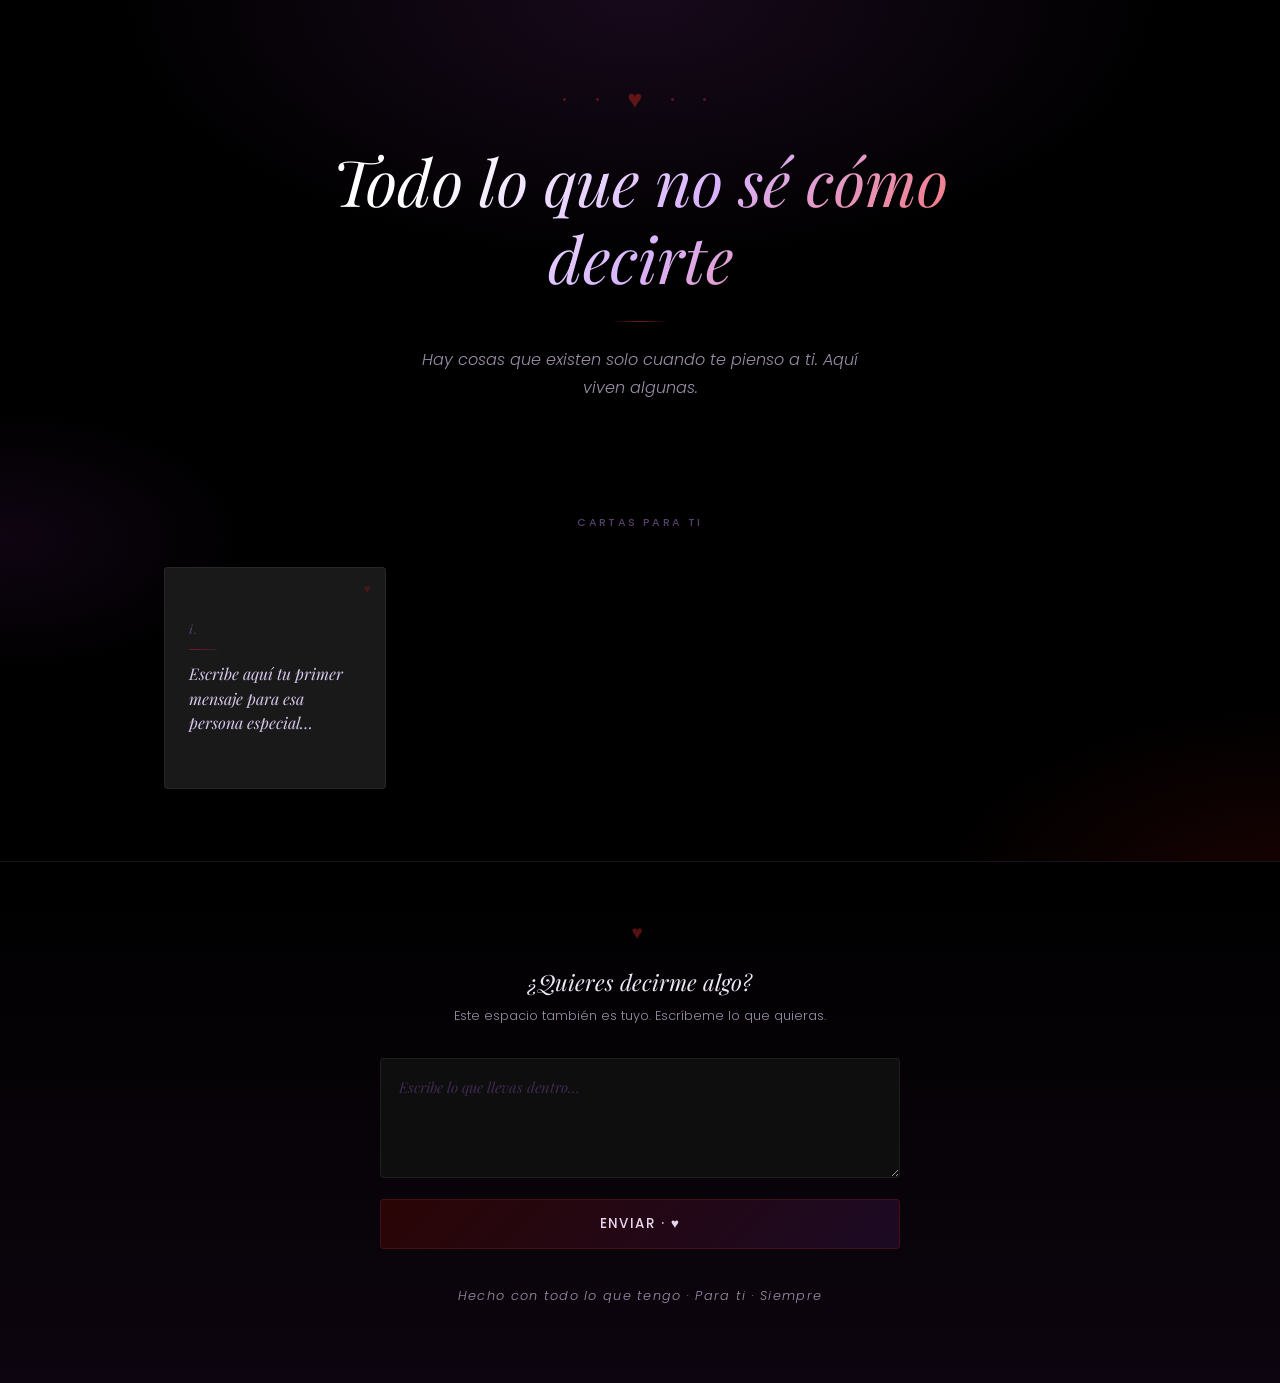
==== index.html @ 27a4cf46 "first commit" ====
<!DOCTYPE html>
<html lang="es">
<head>
<meta charset="UTF-8">
<meta name="viewport" content="width=device-width, initial-scale=1.0">
<title>Para ti</title>
<link href="https://fonts.googleapis.com/css2?family=Poppins:wght@300;400;500;600;700&family=Playfair+Display:ital,wght@0,700;1,400&display=swap" rel="stylesheet">
<style>
  *, *::before, *::after { box-sizing: border-box; margin: 0; padding: 0; }

  :root {
    --bg:       #000000;
    --surface:  #191919;
    --red-deep: #4B0808;
    --red-mid:  #761919;
    --pur-deep: #19081E;
    --pur-mid:  #3A1844;
    --text:     #EDE6F5;
    --muted:    #9C8FAA;
    --serif:    'Playfair Display', Georgia, serif;
    --sans:     'Poppins', sans-serif;
  }

  html, body {
    min-height: 100%;
    background: var(--bg);
    color: var(--text);
    font-family: var(--sans);
    display: flex;
    flex-direction: column;
  }

  /* ── PARTÍCULAS DE FONDO ── */
  body::before {
    content: '';
    position: fixed;
    inset: 0;
    background:
      radial-gradient(ellipse 70% 50% at 50% 0%,   rgba(58,24,68,.4) 0%, transparent 60%),
      radial-gradient(ellipse 50% 40% at 100% 100%, rgba(75,8,8,.35) 0%, transparent 55%),
      radial-gradient(ellipse 40% 30% at 0% 60%,   rgba(25,8,30,.6) 0%, transparent 50%);
    pointer-events: none;
    z-index: 0;
  }

  header, main, footer { position: relative; z-index: 1; }

  /* ── HEADER ── */
  header {
    text-align: center;
    padding: 80px 24px 64px;
  }

  .header-ornament {
    font-size: 1.6rem;
    letter-spacing: .4em;
    color: var(--red-mid);
    margin-bottom: 24px;
    display: block;
    opacity: .8;
  }

  header h1 {
    font-family: var(--serif);
    font-style: italic;
    font-weight: 400;
    font-size: clamp(2rem, 6vw, 4rem);
    line-height: 1.2;
    background: linear-gradient(135deg, #fff 20%, #d8b4fe 55%, #f87171 90%);
    -webkit-background-clip: text;
    -webkit-text-fill-color: transparent;
    background-clip: text;
    max-width: 700px;
    margin: 0 auto 24px;
  }

  .header-divider {
    width: 60px;
    height: 1px;
    background: linear-gradient(90deg, transparent, var(--red-mid), transparent);
    margin: 0 auto 24px;
  }

  header p {
    font-size: clamp(.85rem, 2vw, 1rem);
    color: var(--muted);
    max-width: 480px;
    margin: 0 auto;
    line-height: 1.8;
    font-weight: 300;
    font-style: italic;
  }

  /* ── MAIN ── */
  main {
    flex: 1;
    padding: 48px 24px 72px;
    max-width: 1000px;
    width: 100%;
    margin: 0 auto;
  }

  .section-label {
    text-align: center;
    font-size: .68rem;
    font-weight: 500;
    letter-spacing: .22em;
    text-transform: uppercase;
    color: #55406A;
    margin-bottom: 36px;
  }

  /* Grid escalable */
  .grid {
    display: grid;
    grid-template-columns: repeat(auto-fill, minmax(190px, 1fr));
    gap: 22px;
  }

  /* ── CARTA / CARD ── */
  .card {
    aspect-ratio: 1 / 1;
    background: var(--surface);
    border: 1px solid rgba(255,255,255,.06);
    border-radius: 4px; /* esquinas casi rectas, como un sobre */
    display: flex;
    flex-direction: column;
    align-items: center;
    justify-content: center;
    gap: 12px;
    text-decoration: none;
    color: var(--text);
    position: relative;
    overflow: hidden;
    cursor: pointer;
    transition: transform .35s ease, border-color .35s ease, box-shadow .35s ease;
    padding: 24px;
  }

  /* Sello de cera simulado */
  .card::before {
    content: '♥';
    position: absolute;
    top: 12px; right: 14px;
    font-size: .75rem;
    color: var(--red-mid);
    opacity: .5;
    transition: opacity .3s ease, transform .3s ease;
  }

  /* Brillo inferior al hover */
  .card::after {
    content: '';
    position: absolute;
    bottom: -40%;
    left: 50%;
    transform: translateX(-50%);
    width: 120%;
    height: 80%;
    background: radial-gradient(ellipse, rgba(118,25,25,.35) 0%, transparent 70%);
    opacity: 0;
    transition: opacity .4s ease;
    pointer-events: none;
  }

  .card:hover {
    transform: translateY(-8px) rotate(-1deg);
    border-color: rgba(118,25,25,.6);
    box-shadow:
      0 20px 48px rgba(75,8,8,.5),
      0  0   0 1px rgba(118,25,25,.25),
      inset 0 1px 0 rgba(255,255,255,.05);
  }

  .card:hover::before { opacity: 1; transform: scale(1.2); }
  .card:hover::after  { opacity: 1; }

  .card-number {
    font-family: var(--serif);
    font-style: italic;
    font-size: .78rem;
    color: #55406A;
    letter-spacing: .1em;
    align-self: flex-start;
    position: relative;
    z-index: 1;
  }

  .card-line {
    width: 28px;
    height: 1px;
    background: linear-gradient(90deg, var(--red-mid), var(--pur-mid));
    align-self: flex-start;
    position: relative;
    z-index: 1;
  }

  .card-text {
    font-family: var(--serif);
    font-style: italic;
    font-size: clamp(.88rem, 2vw, 1rem);
    line-height: 1.55;
    text-align: left;
    color: #D9C8EE;
    position: relative;
    z-index: 1;
    /* Texto placeholder — reemplázalo con tu mensaje */
  }

  /* ── FOOTER ── */
  footer {
    background: linear-gradient(180deg, var(--bg) 0%, #0D050F 100%);
    border-top: 1px solid rgba(255,255,255,.05);
    padding: 56px 24px 44px;
  }

  .footer-inner {
    max-width: 520px;
    margin: 0 auto;
    text-align: center;
  }

  .footer-ornament {
    font-size: 1.2rem;
    color: var(--red-mid);
    letter-spacing: .3em;
    margin-bottom: 20px;
    display: block;
    opacity: .7;
  }

  .footer-inner h2 {
    font-family: var(--serif);
    font-style: italic;
    font-weight: 400;
    font-size: 1.4rem;
    margin-bottom: 8px;
  }

  .footer-inner p {
    font-size: .8rem;
    color: var(--muted);
    margin-bottom: 32px;
    font-weight: 300;
    line-height: 1.7;
  }

  textarea {
    width: 100%;
    min-height: 120px;
    resize: vertical;
    background: #0E0E0E;
    border: 1px solid rgba(255,255,255,.07);
    border-radius: 4px;
    padding: 16px 18px;
    color: var(--text);
    font-family: var(--serif);
    font-style: italic;
    font-size: .92rem;
    outline: none;
    line-height: 1.7;
    margin-bottom: 14px;
    transition: border-color .25s, box-shadow .25s;
  }

  textarea::placeholder { color: #3D2A50; font-style: italic; }

  textarea:focus {
    border-color: rgba(118,25,25,.6);
    box-shadow: 0 0 0 3px rgba(75,8,8,.3);
  }

  .btn-send {
    width: 100%;
    padding: 14px 28px;
    border: 1px solid rgba(118,25,25,.4);
    border-radius: 4px;
    background: linear-gradient(135deg, #2A0505 0%, #1C0A24 100%);
    color: #E8D5F0;
    font-family: var(--sans);
    font-size: .84rem;
    font-weight: 500;
    letter-spacing: .1em;
    text-transform: uppercase;
    cursor: pointer;
    position: relative;
    overflow: hidden;
    transition: border-color .3s, box-shadow .3s, transform .2s;
  }

  .btn-send::before {
    content: '';
    position: absolute;
    inset: 0;
    background: linear-gradient(135deg, var(--red-deep) 0%, var(--pur-mid) 100%);
    opacity: 0;
    transition: opacity .3s ease;
  }

  .btn-send span { position: relative; z-index: 1; }

  .btn-send:hover {
    transform: translateY(-2px);
    border-color: var(--red-mid);
    box-shadow: 0 8px 28px rgba(75,8,8,.5);
  }

  .btn-send:hover::before { opacity: 1; }
  .btn-send:active { transform: translateY(0); }

  .footer-copy {
    margin-top: 36px;
    font-size: .66rem;
    color: #2A1A35;
    letter-spacing: .1em;
    font-style: italic;
  }

  @media (max-width: 480px) {
    .grid { grid-template-columns: repeat(auto-fill, minmax(145px, 1fr)); gap: 16px; }
  }
</style>
</head>
<body>

<!-- HEADER -->
<header>
  <span class="header-ornament">· · ♥ · ·</span>
  <h1>Todo lo que no sé cómo decirte</h1>
  <div class="header-divider"></div>
  <p>Hay cosas que existen solo cuando te pienso a ti. Aquí viven algunas.</p>
</header>

<!-- MAIN -->
<main>
  <p class="section-label">Cartas para ti</p>
  <div class="grid">

    <!--
      CARTA 1 — Edita el texto entre las comillas de .card-text
      Para agregar más cartas, duplica este bloque completo <a class="card">…</a>
    -->
    <a href="#" class="card">
      <span class="card-number">i.</span>
      <div class="card-line"></div>
      <p class="card-text">Escribe aquí tu primer mensaje para esa persona especial…</p>
    </a>

    <!-- Ejemplo de cómo se verá la segunda carta cuando la agregues:
    <a href="#" class="card">
      <span class="card-number">ii.</span>
      <div class="card-line"></div>
      <p class="card-text">Tu segundo mensaje aquí…</p>
    </a>
    -->

  </div>
</main>

<!-- FOOTER -->
<footer>
  <div class="footer-inner">
    <span class="footer-ornament">♥</span>
    <h2>¿Quieres decirme algo?</h2>
    <p>Este espacio también es tuyo. Escríbeme lo que quieras.</p>

    <textarea placeholder="Escribe lo que llevas dentro…" aria-label="Mensaje"></textarea>
    <button class="btn-send" type="button">
      <span>Enviar · ♥</span>
    </button>

    <p class="footer-copy">Hecho con todo lo que tengo · Para ti · Siempre</p>
  </div>
</footer>

</body>
</html>
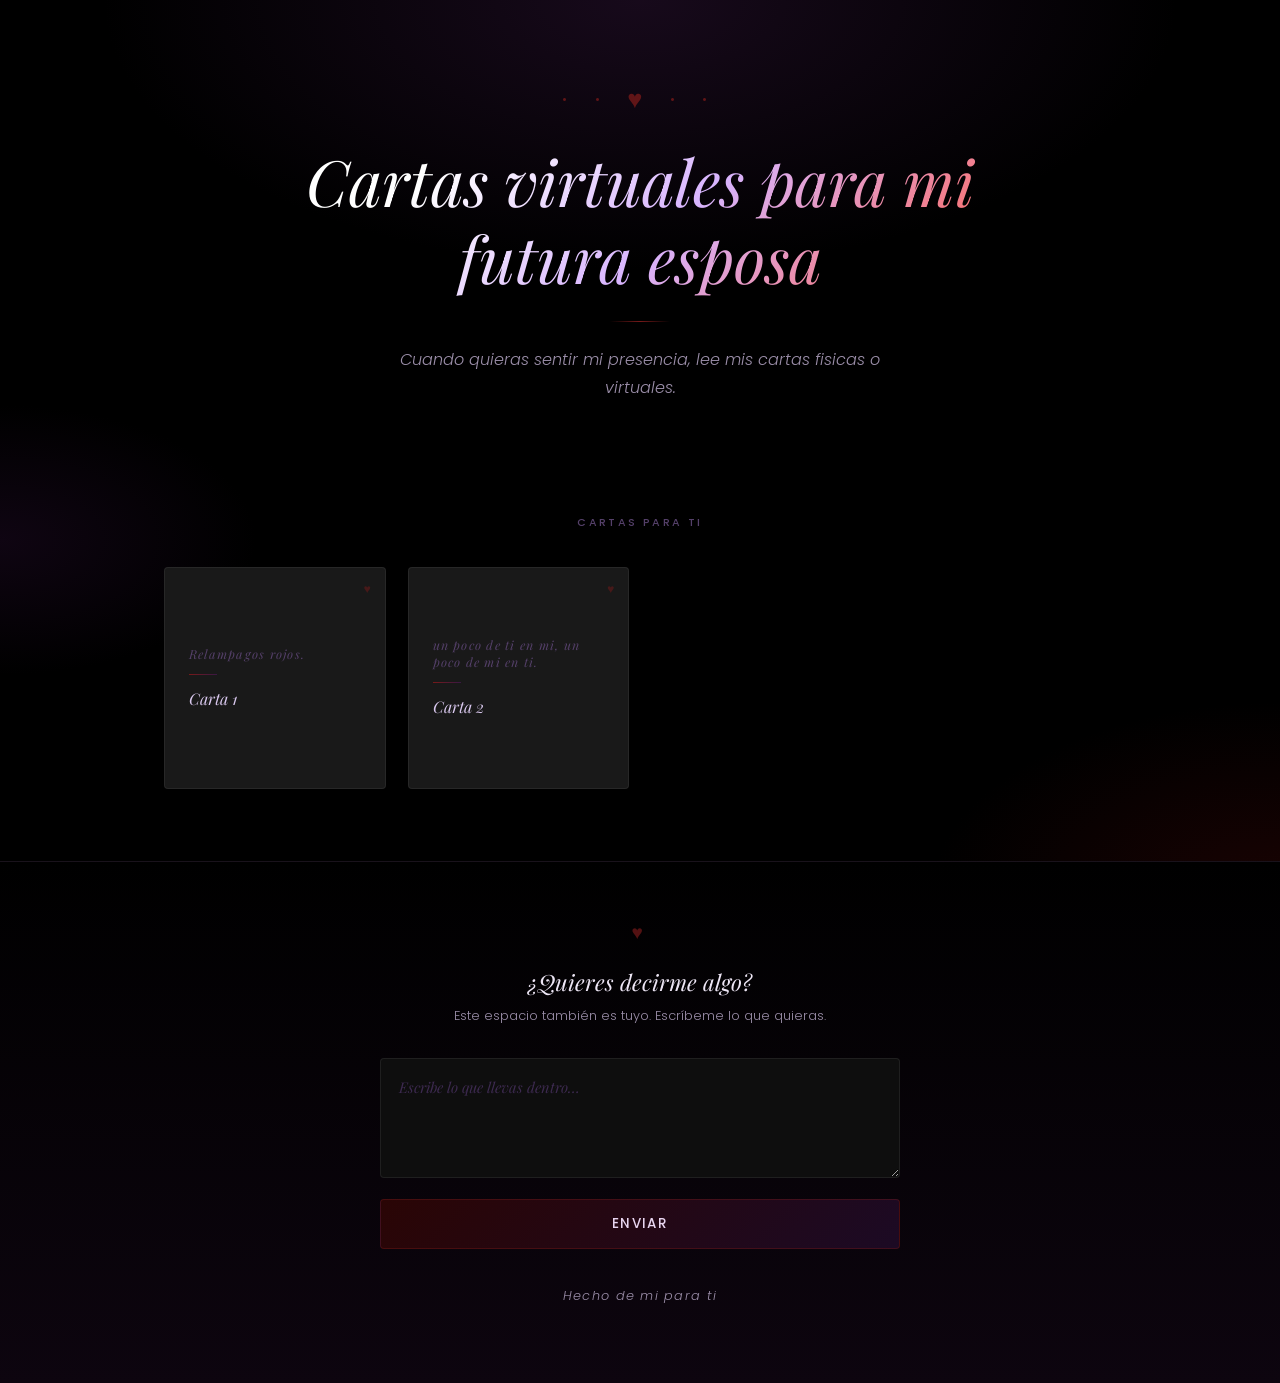
==== commit bba02444: "new style" ====
--- a/index.html
+++ b/index.html
@@ -1,377 +1,122 @@
 <!DOCTYPE html>
 <html lang="es">
 <head>
-<meta charset="UTF-8">
-<meta name="viewport" content="width=device-width, initial-scale=1.0">
-<title>Para ti</title>
-<link href="https://fonts.googleapis.com/css2?family=Poppins:wght@300;400;500;600;700&family=Playfair+Display:ital,wght@0,700;1,400&display=swap" rel="stylesheet">
-<style>
-  *, *::before, *::after { box-sizing: border-box; margin: 0; padding: 0; }
-
-  :root {
-    --bg:       #000000;
-    --surface:  #191919;
-    --red-deep: #4B0808;
-    --red-mid:  #761919;
-    --pur-deep: #19081E;
-    --pur-mid:  #3A1844;
-    --text:     #EDE6F5;
-    --muted:    #9C8FAA;
-    --serif:    'Playfair Display', Georgia, serif;
-    --sans:     'Poppins', sans-serif;
-  }
-
-  html, body {
-    min-height: 100%;
-    background: var(--bg);
-    color: var(--text);
-    font-family: var(--sans);
-    display: flex;
-    flex-direction: column;
-  }
-
-  /* ── PARTÍCULAS DE FONDO ── */
-  body::before {
-    content: '';
-    position: fixed;
-    inset: 0;
-    background:
-      radial-gradient(ellipse 70% 50% at 50% 0%,   rgba(58,24,68,.4) 0%, transparent 60%),
-      radial-gradient(ellipse 50% 40% at 100% 100%, rgba(75,8,8,.35) 0%, transparent 55%),
-      radial-gradient(ellipse 40% 30% at 0% 60%,   rgba(25,8,30,.6) 0%, transparent 50%);
-    pointer-events: none;
-    z-index: 0;
-  }
-
-  header, main, footer { position: relative; z-index: 1; }
-
-  /* ── HEADER ── */
-  header {
-    text-align: center;
-    padding: 80px 24px 64px;
-  }
-
-  .header-ornament {
-    font-size: 1.6rem;
-    letter-spacing: .4em;
-    color: var(--red-mid);
-    margin-bottom: 24px;
-    display: block;
-    opacity: .8;
-  }
-
-  header h1 {
-    font-family: var(--serif);
-    font-style: italic;
-    font-weight: 400;
-    font-size: clamp(2rem, 6vw, 4rem);
-    line-height: 1.2;
-    background: linear-gradient(135deg, #fff 20%, #d8b4fe 55%, #f87171 90%);
-    -webkit-background-clip: text;
-    -webkit-text-fill-color: transparent;
-    background-clip: text;
-    max-width: 700px;
-    margin: 0 auto 24px;
-  }
-
-  .header-divider {
-    width: 60px;
-    height: 1px;
-    background: linear-gradient(90deg, transparent, var(--red-mid), transparent);
-    margin: 0 auto 24px;
-  }
-
-  header p {
-    font-size: clamp(.85rem, 2vw, 1rem);
-    color: var(--muted);
-    max-width: 480px;
-    margin: 0 auto;
-    line-height: 1.8;
-    font-weight: 300;
-    font-style: italic;
-  }
-
-  /* ── MAIN ── */
-  main {
-    flex: 1;
-    padding: 48px 24px 72px;
-    max-width: 1000px;
-    width: 100%;
-    margin: 0 auto;
-  }
-
-  .section-label {
-    text-align: center;
-    font-size: .68rem;
-    font-weight: 500;
-    letter-spacing: .22em;
-    text-transform: uppercase;
-    color: #55406A;
-    margin-bottom: 36px;
-  }
-
-  /* Grid escalable */
-  .grid {
-    display: grid;
-    grid-template-columns: repeat(auto-fill, minmax(190px, 1fr));
-    gap: 22px;
-  }
-
-  /* ── CARTA / CARD ── */
-  .card {
-    aspect-ratio: 1 / 1;
-    background: var(--surface);
-    border: 1px solid rgba(255,255,255,.06);
-    border-radius: 4px; /* esquinas casi rectas, como un sobre */
-    display: flex;
-    flex-direction: column;
-    align-items: center;
-    justify-content: center;
-    gap: 12px;
-    text-decoration: none;
-    color: var(--text);
-    position: relative;
-    overflow: hidden;
-    cursor: pointer;
-    transition: transform .35s ease, border-color .35s ease, box-shadow .35s ease;
-    padding: 24px;
-  }
-
-  /* Sello de cera simulado */
-  .card::before {
-    content: '♥';
-    position: absolute;
-    top: 12px; right: 14px;
-    font-size: .75rem;
-    color: var(--red-mid);
-    opacity: .5;
-    transition: opacity .3s ease, transform .3s ease;
-  }
-
-  /* Brillo inferior al hover */
-  .card::after {
-    content: '';
-    position: absolute;
-    bottom: -40%;
-    left: 50%;
-    transform: translateX(-50%);
-    width: 120%;
-    height: 80%;
-    background: radial-gradient(ellipse, rgba(118,25,25,.35) 0%, transparent 70%);
-    opacity: 0;
-    transition: opacity .4s ease;
-    pointer-events: none;
-  }
-
-  .card:hover {
-    transform: translateY(-8px) rotate(-1deg);
-    border-color: rgba(118,25,25,.6);
-    box-shadow:
-      0 20px 48px rgba(75,8,8,.5),
-      0  0   0 1px rgba(118,25,25,.25),
-      inset 0 1px 0 rgba(255,255,255,.05);
-  }
-
-  .card:hover::before { opacity: 1; transform: scale(1.2); }
-  .card:hover::after  { opacity: 1; }
-
-  .card-number {
-    font-family: var(--serif);
-    font-style: italic;
-    font-size: .78rem;
-    color: #55406A;
-    letter-spacing: .1em;
-    align-self: flex-start;
-    position: relative;
-    z-index: 1;
-  }
-
-  .card-line {
-    width: 28px;
-    height: 1px;
-    background: linear-gradient(90deg, var(--red-mid), var(--pur-mid));
-    align-self: flex-start;
-    position: relative;
-    z-index: 1;
-  }
-
-  .card-text {
-    font-family: var(--serif);
-    font-style: italic;
-    font-size: clamp(.88rem, 2vw, 1rem);
-    line-height: 1.55;
-    text-align: left;
-    color: #D9C8EE;
-    position: relative;
-    z-index: 1;
-    /* Texto placeholder — reemplázalo con tu mensaje */
-  }
-
-  /* ── FOOTER ── */
-  footer {
-    background: linear-gradient(180deg, var(--bg) 0%, #0D050F 100%);
-    border-top: 1px solid rgba(255,255,255,.05);
-    padding: 56px 24px 44px;
-  }
-
-  .footer-inner {
-    max-width: 520px;
-    margin: 0 auto;
-    text-align: center;
-  }
-
-  .footer-ornament {
-    font-size: 1.2rem;
-    color: var(--red-mid);
-    letter-spacing: .3em;
-    margin-bottom: 20px;
-    display: block;
-    opacity: .7;
-  }
-
-  .footer-inner h2 {
-    font-family: var(--serif);
-    font-style: italic;
-    font-weight: 400;
-    font-size: 1.4rem;
-    margin-bottom: 8px;
-  }
-
-  .footer-inner p {
-    font-size: .8rem;
-    color: var(--muted);
-    margin-bottom: 32px;
-    font-weight: 300;
-    line-height: 1.7;
-  }
-
-  textarea {
-    width: 100%;
-    min-height: 120px;
-    resize: vertical;
-    background: #0E0E0E;
-    border: 1px solid rgba(255,255,255,.07);
-    border-radius: 4px;
-    padding: 16px 18px;
-    color: var(--text);
-    font-family: var(--serif);
-    font-style: italic;
-    font-size: .92rem;
-    outline: none;
-    line-height: 1.7;
-    margin-bottom: 14px;
-    transition: border-color .25s, box-shadow .25s;
-  }
-
-  textarea::placeholder { color: #3D2A50; font-style: italic; }
-
-  textarea:focus {
-    border-color: rgba(118,25,25,.6);
-    box-shadow: 0 0 0 3px rgba(75,8,8,.3);
-  }
-
-  .btn-send {
-    width: 100%;
-    padding: 14px 28px;
-    border: 1px solid rgba(118,25,25,.4);
-    border-radius: 4px;
-    background: linear-gradient(135deg, #2A0505 0%, #1C0A24 100%);
-    color: #E8D5F0;
-    font-family: var(--sans);
-    font-size: .84rem;
-    font-weight: 500;
-    letter-spacing: .1em;
-    text-transform: uppercase;
-    cursor: pointer;
-    position: relative;
-    overflow: hidden;
-    transition: border-color .3s, box-shadow .3s, transform .2s;
-  }
-
-  .btn-send::before {
-    content: '';
-    position: absolute;
-    inset: 0;
-    background: linear-gradient(135deg, var(--red-deep) 0%, var(--pur-mid) 100%);
-    opacity: 0;
-    transition: opacity .3s ease;
-  }
-
-  .btn-send span { position: relative; z-index: 1; }
-
-  .btn-send:hover {
-    transform: translateY(-2px);
-    border-color: var(--red-mid);
-    box-shadow: 0 8px 28px rgba(75,8,8,.5);
-  }
-
-  .btn-send:hover::before { opacity: 1; }
-  .btn-send:active { transform: translateY(0); }
-
-  .footer-copy {
-    margin-top: 36px;
-    font-size: .66rem;
-    color: #2A1A35;
-    letter-spacing: .1em;
-    font-style: italic;
-  }
-
-  @media (max-width: 480px) {
-    .grid { grid-template-columns: repeat(auto-fill, minmax(145px, 1fr)); gap: 16px; }
-  }
-</style>
+  <meta charset="UTF-8">
+  <meta name="viewport" content="width=device-width, initial-scale=1.0">
+  <title>Para ti</title>
+  <link href="https://fonts.googleapis.com/css2?family=Poppins:wght@300;400;500;600;700&family=Playfair+Display:ital,wght@0,700;1,400&display=swap" rel="stylesheet">
+  <link rel="stylesheet" href="styles.css">
 </head>
 <body>
 
-<!-- HEADER -->
-<header>
-  <span class="header-ornament">· · ♥ · ·</span>
-  <h1>Todo lo que no sé cómo decirte</h1>
-  <div class="header-divider"></div>
-  <p>Hay cosas que existen solo cuando te pienso a ti. Aquí viven algunas.</p>
-</header>
+  <!-- HEADER -->
+  <header>
+    <span class="header-ornament">· · ♥ · ·</span>
+    <h1>Cartas virtuales para mi futura esposa</h1>
+    <div class="header-divider"></div>
+    <p>Cuando quieras sentir mi presencia, lee mis cartas fisicas o virtuales.</p>
+  </header>
 
-<!-- MAIN -->
-<main>
-  <p class="section-label">Cartas para ti</p>
-  <div class="grid">
+  <!-- MAIN -->
+  <main>
+    <p class="section-label">Cartas para ti</p>
+    <div class="grid">
 
-    <!--
-      CARTA 1 — Edita el texto entre las comillas de .card-text
-      Para agregar más cartas, duplica este bloque completo <a class="card">…</a>
-    -->
-    <a href="#" class="card">
-      <span class="card-number">i.</span>
-      <div class="card-line"></div>
-      <p class="card-text">Escribe aquí tu primer mensaje para esa persona especial…</p>
-    </a>
+      <!--
+        CARTA — Edita el texto dentro de .card-text
+        Para agregar más cartas, duplica este bloque <a class="card">…</a>
+      -->
+      <!-- Cambia el href="#" por tu archivo -->
+        <a href="tarjeta1.html" class="card">
+        <span class="card-number">Relampagos rojos.</span>
+        <div class="card-line"></div>
+        <p class="card-text">Carta 1</p>
+        </a>
 
-    <!-- Ejemplo de cómo se verá la segunda carta cuando la agregues:
-    <a href="#" class="card">
-      <span class="card-number">ii.</span>
-      <div class="card-line"></div>
-      <p class="card-text">Tu segundo mensaje aquí…</p>
-    </a>
-    -->
+        <a href="tarjeta2.html" class="card">
+        <span class="card-number">un poco de ti en mi, un poco de mi en ti.</span>
+        <div class="card-line"></div>
+        <p class="card-text">Carta 2</p>
+        </a>
+    </div>
+  </main>
 
-  </div>
-</main>
+  <!-- FOOTER -->
+  <footer>
+    <div class="footer-inner">
+      <span class="footer-ornament">♥</span>
+      <h2>¿Quieres decirme algo?</h2>
+      <p>Este espacio también es tuyo. Escríbeme lo que quieras.</p>
 
-<!-- FOOTER -->
-<footer>
-  <div class="footer-inner">
-    <span class="footer-ornament">♥</span>
-    <h2>¿Quieres decirme algo?</h2>
-    <p>Este espacio también es tuyo. Escríbeme lo que quieras.</p>
+      <textarea placeholder="Escribe lo que llevas dentro…" aria-label="Mensaje"></textarea>
+      <button class="btn-send" type="button">
+        <span>Enviar</span>
+      </button>
 
-    <textarea placeholder="Escribe lo que llevas dentro…" aria-label="Mensaje"></textarea>
-    <button class="btn-send" type="button">
-      <span>Enviar · ♥</span>
-    </button>
+      <p class="footer-copy">Hecho de mi para ti</p>
+    </div>
+  </footer>
 
-    <p class="footer-copy">Hecho con todo lo que tengo · Para ti · Siempre</p>
-  </div>
-</footer>
+<script>
+  // Seleccionamos el botón, el textarea y el texto del botón
+  const botonEnviar = document.querySelector('.btn-send');
+  const campoTexto = document.querySelector('textarea');
+  const textoBoton = botonEnviar.querySelector('span');
+
+  botonEnviar.addEventListener('click', function() {
+    const mensaje = campoTexto.value.trim();
+
+    // Validamos que el usuario de verdad haya escrito algo
+    if (mensaje === "") {
+      alert("¡Escribe algo primero antes de enviar! ♥");
+      return;
+    }
+
+    // Cambiamos el texto del botón para mostrar que se está enviando
+    textoBoton.textContent = "Enviando...";
+    botonEnviar.style.opacity = "0.7";
+    botonEnviar.disabled = true;
+
+    // REEMPLAZA ESTE ENLACE CON TU URL DE SHEETDB
+    const urlAPI = 'https://sheetdb.io/api/v1/qd2kd2ih26wla';
+
+    // Estructuramos los datos exactamente como las columnas de tu Excel
+    const datos = {
+      data: [
+        {
+          "Fecha": new Date().toLocaleString('es-MX'), // Guarda día y hora de México
+          "Mensaje": mensaje
+        }
+      ]
+    };
+
+    // Enviamos los datos a la hoja de cálculo
+    fetch(urlAPI, {
+      method: 'POST',
+      headers: {
+        'Content-Type': 'application/json'
+      },
+      body: JSON.stringify(datos)
+    })
+    .then(response => response.json())
+    .then(data => {
+      // Si todo sale bien, limpiamos el formulario y avisamos
+      textoBoton.textContent = "Enviar · ♥";
+      botonEnviar.style.opacity = "1";
+      botonEnviar.disabled = false;
+      
+      alert("Tu mensaje ha sido guardado con éxito. ♥");
+      campoTexto.value = ""; // Borra lo que escribió para que quede limpio
+    })
+    .catch(error => {
+      console.error('Error:', error);
+      alert("Hubo un pequeño problema al enviar. Inténtalo de nuevo.");
+      textoBoton.textContent = "Enviar · ♥";
+      botonEnviar.style.opacity = "1";
+      botonEnviar.disabled = false;
+    });
+  });
+</script>
 
 </body>
 </html>
--- a/styles.css
+++ b/styles.css
@@ -0,0 +1,311 @@
+/* ── RESET & VARIABLES ── */
+*, *::before, *::after { box-sizing: border-box; margin: 0; padding: 0; }
+
+:root {
+  --bg:       #000000;
+  --surface:  #191919;
+  --red-deep: #4B0808;
+  --red-mid:  #761919;
+  --pur-deep: #19081E;
+  --pur-mid:  #3A1844;
+  --text:     #EDE6F5;
+  --muted:    #9C8FAA;
+  --serif:    'Playfair Display', Georgia, serif;
+  --sans:     'Poppins', sans-serif;
+}
+
+html, body {
+  min-height: 100%;
+  background: var(--bg);
+  color: var(--text);
+  font-family: var(--sans);
+  display: flex;
+  flex-direction: column;
+}
+
+/* ── FONDO AMBIENTAL ── */
+body::before {
+  content: '';
+  position: fixed;
+  inset: 0;
+  background:
+    radial-gradient(ellipse 70% 50% at 50% 0%,   rgba(58,24,68,.4)  0%, transparent 60%),
+    radial-gradient(ellipse 50% 40% at 100% 100%, rgba(75,8,8,.35)   0%, transparent 55%),
+    radial-gradient(ellipse 40% 30% at 0% 60%,   rgba(25,8,30,.6)   0%, transparent 50%);
+  pointer-events: none;
+  z-index: 0;
+}
+
+header, main, footer { position: relative; z-index: 1; }
+
+/* ── HEADER ── */
+header {
+  text-align: center;
+  padding: 80px 24px 64px;
+}
+
+.header-ornament {
+  font-size: 1.6rem;
+  letter-spacing: .4em;
+  color: var(--red-mid);
+  margin-bottom: 24px;
+  display: block;
+  opacity: .8;
+}
+
+header h1 {
+  font-family: var(--serif);
+  font-style: italic;
+  font-weight: 400;
+  font-size: clamp(2rem, 6vw, 4rem);
+  line-height: 1.2;
+  background: linear-gradient(135deg, #fff 20%, #d8b4fe 55%, #f87171 90%);
+  -webkit-background-clip: text;
+  -webkit-text-fill-color: transparent;
+  background-clip: text;
+  max-width: 700px;
+  margin: 0 auto 24px;
+}
+
+.header-divider {
+  width: 60px;
+  height: 1px;
+  background: linear-gradient(90deg, transparent, var(--red-mid), transparent);
+  margin: 0 auto 24px;
+}
+
+header p {
+  font-size: clamp(.85rem, 2vw, 1rem);
+  color: var(--muted);
+  max-width: 480px;
+  margin: 0 auto;
+  line-height: 1.8;
+  font-weight: 300;
+  font-style: italic;
+}
+
+/* ── MAIN ── */
+main {
+  flex: 1;
+  padding: 48px 24px 72px;
+  max-width: 1000px;
+  width: 100%;
+  margin: 0 auto;
+}
+
+.section-label {
+  text-align: center;
+  font-size: .68rem;
+  font-weight: 500;
+  letter-spacing: .22em;
+  text-transform: uppercase;
+  color: #55406A;
+  margin-bottom: 36px;
+}
+
+/* ── GRID ESCALABLE ── */
+.grid {
+  display: grid;
+  grid-template-columns: repeat(auto-fill, minmax(190px, 1fr));
+  gap: 22px;
+}
+
+/* ── CARTA / CARD ── */
+.card {
+  aspect-ratio: 1 / 1;
+  background: var(--surface);
+  border: 1px solid rgba(255,255,255,.06);
+  border-radius: 4px;
+  display: flex;
+  flex-direction: column;
+  align-items: flex-start;
+  justify-content: center;
+  gap: 12px;
+  text-decoration: none;
+  color: var(--text);
+  position: relative;
+  overflow: hidden;
+  cursor: pointer;
+  padding: 24px;
+  transition: transform .35s ease, border-color .35s ease, box-shadow .35s ease;
+}
+
+/* Sello de corazón */
+.card::before {
+  content: '♥';
+  position: absolute;
+  top: 12px; right: 14px;
+  font-size: .75rem;
+  color: var(--red-mid);
+  opacity: .5;
+  transition: opacity .3s ease, transform .3s ease;
+}
+
+/* Brillo inferior al hover */
+.card::after {
+  content: '';
+  position: absolute;
+  bottom: -40%;
+  left: 50%;
+  transform: translateX(-50%);
+  width: 120%;
+  height: 80%;
+  background: radial-gradient(ellipse, rgba(118,25,25,.35) 0%, transparent 70%);
+  opacity: 0;
+  transition: opacity .4s ease;
+  pointer-events: none;
+}
+
+.card:hover {
+  transform: translateY(-8px) rotate(-1deg);
+  border-color: rgba(118,25,25,.6);
+  box-shadow:
+    0 20px 48px rgba(75,8,8,.5),
+    0  0   0 1px rgba(118,25,25,.25),
+    inset 0 1px 0 rgba(255,255,255,.05);
+}
+
+.card:hover::before { opacity: 1; transform: scale(1.2); }
+.card:hover::after  { opacity: 1; }
+
+.card-number {
+  font-family: var(--serif);
+  font-style: italic;
+  font-size: .78rem;
+  color: #55406A;
+  letter-spacing: .1em;
+  position: relative;
+  z-index: 1;
+}
+
+.card-line {
+  width: 28px;
+  height: 1px;
+  background: linear-gradient(90deg, var(--red-mid), var(--pur-mid));
+  position: relative;
+  z-index: 1;
+}
+
+.card-text {
+  font-family: var(--serif);
+  font-style: italic;
+  font-size: clamp(.88rem, 2vw, 1rem);
+  line-height: 1.55;
+  color: #D9C8EE;
+  position: relative;
+  z-index: 1;
+}
+
+/* ── FOOTER ── */
+footer {
+  background: linear-gradient(180deg, var(--bg) 0%, #0D050F 100%);
+  border-top: 1px solid rgba(255,255,255,.05);
+  padding: 56px 24px 44px;
+}
+
+.footer-inner {
+  max-width: 520px;
+  margin: 0 auto;
+  text-align: center;
+}
+
+.footer-ornament {
+  font-size: 1.2rem;
+  color: var(--red-mid);
+  letter-spacing: .3em;
+  margin-bottom: 20px;
+  display: block;
+  opacity: .7;
+}
+
+.footer-inner h2 {
+  font-family: var(--serif);
+  font-style: italic;
+  font-weight: 400;
+  font-size: 1.4rem;
+  margin-bottom: 8px;
+}
+
+.footer-inner p {
+  font-size: .8rem;
+  color: var(--muted);
+  margin-bottom: 32px;
+  font-weight: 300;
+  line-height: 1.7;
+}
+
+textarea {
+  width: 100%;
+  min-height: 120px;
+  resize: vertical;
+  background: #0E0E0E;
+  border: 1px solid rgba(255,255,255,.07);
+  border-radius: 4px;
+  padding: 16px 18px;
+  color: var(--text);
+  font-family: var(--serif);
+  font-style: italic;
+  font-size: .92rem;
+  outline: none;
+  line-height: 1.7;
+  margin-bottom: 14px;
+  transition: border-color .25s, box-shadow .25s;
+}
+
+textarea::placeholder { color: #3D2A50; font-style: italic; }
+
+textarea:focus {
+  border-color: rgba(118,25,25,.6);
+  box-shadow: 0 0 0 3px rgba(75,8,8,.3);
+}
+
+.btn-send {
+  width: 100%;
+  padding: 14px 28px;
+  border: 1px solid rgba(118,25,25,.4);
+  border-radius: 4px;
+  background: linear-gradient(135deg, #2A0505 0%, #1C0A24 100%);
+  color: #E8D5F0;
+  font-family: var(--sans);
+  font-size: .84rem;
+  font-weight: 500;
+  letter-spacing: .1em;
+  text-transform: uppercase;
+  cursor: pointer;
+  position: relative;
+  overflow: hidden;
+  transition: border-color .3s, box-shadow .3s, transform .2s;
+}
+
+.btn-send::before {
+  content: '';
+  position: absolute;
+  inset: 0;
+  background: linear-gradient(135deg, var(--red-deep) 0%, var(--pur-mid) 100%);
+  opacity: 0;
+  transition: opacity .3s ease;
+}
+
+.btn-send span { position: relative; z-index: 1; }
+
+.btn-send:hover {
+  transform: translateY(-2px);
+  border-color: var(--red-mid);
+  box-shadow: 0 8px 28px rgba(75,8,8,.5);
+}
+
+.btn-send:hover::before { opacity: 1; }
+.btn-send:active { transform: translateY(0); }
+
+.footer-copy {
+  margin-top: 36px;
+  font-size: .66rem;
+  color: #2A1A35;
+  letter-spacing: .1em;
+  font-style: italic;
+}
+
+/* ── RESPONSIVE ── */
+@media (max-width: 480px) {
+  .grid { grid-template-columns: repeat(auto-fill, minmax(145px, 1fr)); gap: 16px; }
+}
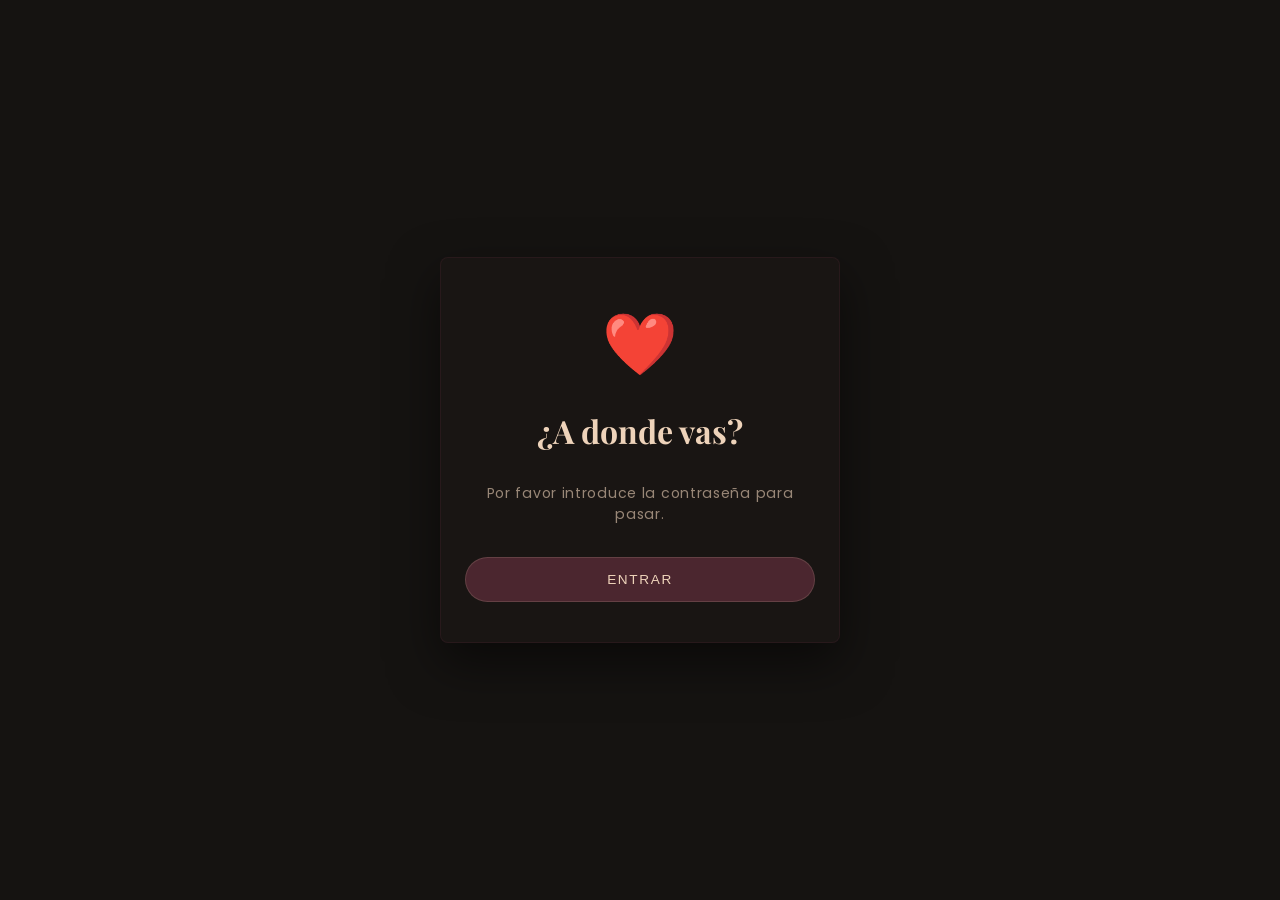
==== commit 66bed544: "seguiridad" ====
--- a/index.html
+++ b/index.html
@@ -3,118 +3,119 @@
 <head>
   <meta charset="UTF-8">
   <meta name="viewport" content="width=device-width, initial-scale=1.0">
-  <title>Para ti</title>
-  <link href="https://fonts.googleapis.com/css2?family=Poppins:wght@300;400;500;600;700&family=Playfair+Display:ital,wght@0,700;1,400&display=swap" rel="stylesheet">
-  <link rel="stylesheet" href="styles.css">
+  <title>Acceso Privado</title>
+  <link href="https://fonts.googleapis.com/css2?family=Poppins:wght@300;400;500;600&family=Playfair+Display:ital,wght=0,700;1,400&display=swap" rel="stylesheet">
+  <style>
+    *, *::before, *::after { box-sizing: border-box; margin: 0; padding: 0; }
+    
+    body {
+      min-height: 100vh;
+      background: #151311; /* Obsidian Ink */
+      display: flex;
+      flex-direction: column;
+      align-items: center;
+      justify-content: center;
+      color: #EED3BA; /* Almond Hearth */
+      font-family: 'Poppins', sans-serif;
+      text-align: center;
+      padding: 20px;
+      overflow: hidden;
+    }
+    .lock-card {
+      max-width: 400px;
+      width: 100%;
+      padding: 40px 24px;
+      background: rgba(75, 38, 47, 0.1); /* Sutil Velvet */
+      border: 1px solid rgba(75, 38, 47, 0.3);
+      border-radius: 8px;
+      box-shadow: 0 20px 50px rgba(0,0,0,0.5);
+    }
+    .lock-icon {
+      font-size: 3.8rem;
+      margin-bottom: 20px;
+      display: inline-block;
+      animation: heartbeat 1.4s ease-in-out infinite;
+    }
+    h2 {
+      font-family: 'Playfair Display', serif;
+      font-size: 2rem;
+      margin-bottom: 10px;
+      color: #EED3BA;
+    }
+    p {
+      font-size: .88rem;
+      opacity: 0.6;
+      margin-bottom: 32px;
+      letter-spacing: 0.05em;
+      line-height: 1.5;
+    }
+    .btn-unlock {
+      background: #4B262F; /* Velvet Curfew */
+      color: #EED3BA;
+      border: 1px solid rgba(238,211,186,0.15);
+      padding: 14px 40px;
+      font-size: .85rem;
+      border-radius: 30px;
+      cursor: pointer;
+      font-weight: 500;
+      letter-spacing: 0.12em;
+      text-transform: uppercase;
+      transition: all 0.25s ease;
+      width: 100%;
+    }
+    .btn-unlock:hover {
+      background: #63323E;
+      transform: scale(1.03);
+      box-shadow: 0 8px 20px rgba(75,38,47,0.4);
+    }
+    @keyframes heartbeat {
+      0%, 100% { transform: scale(1); }
+      14% { transform: scale(1.15); }
+      28% { transform: scale(1); }
+      42% { transform: scale(1.08); }
+      56% { transform: scale(1); }
+    }
+  </style>
 </head>
 <body>
 
-  <!-- HEADER -->
-  <header>
-    <span class="header-ornament">· · ♥ · ·</span>
-    <h1>Cartas virtuales para mi futura esposa</h1>
-    <div class="header-divider"></div>
-    <p>Cuando quieras sentir mi presencia, lee mis cartas fisicas o virtuales.</p>
-  </header>
-
-  <!-- MAIN -->
-  <main>
-    <p class="section-label">Cartas para ti</p>
-    <div class="grid">
-
-      <!--
-        CARTA — Edita el texto dentro de .card-text
-        Para agregar más cartas, duplica este bloque <a class="card">…</a>
-      -->
-      <!-- Cambia el href="#" por tu archivo -->
-        <a href="tarjeta1.html" class="card">
-        <span class="card-number">Relampagos rojos.</span>
-        <div class="card-line"></div>
-        <p class="card-text">Carta 1</p>
-        </a>
-
-        <a href="tarjeta2.html" class="card">
-        <span class="card-number">un poco de ti en mi, un poco de mi en ti.</span>
-        <div class="card-line"></div>
-        <p class="card-text">Carta 2</p>
-        </a>
-    </div>
-  </main>
-
-  <!-- FOOTER -->
-  <footer>
-    <div class="footer-inner">
-      <span class="footer-ornament">♥</span>
-      <h2>¿Quieres decirme algo?</h2>
-      <p>Este espacio también es tuyo. Escríbeme lo que quieras.</p>
-
-      <textarea placeholder="Escribe lo que llevas dentro…" aria-label="Mensaje"></textarea>
-      <button class="btn-send" type="button">
-        <span>Enviar</span>
-      </button>
-
-      <p class="footer-copy">Hecho de mi para ti</p>
-    </div>
-  </footer>
+  <div class="lock-card">
+    <div class="lock-icon">❤️</div>
+    <h2>¿A donde vas?</h2>
+    <p><br>Por favor introduce la contraseña para pasar.</p>
+    <button type="button" class="btn-unlock" id="btnAcceso">Entrar</button>
+  </div>
 
 <script>
-  // Seleccionamos el botón, el textarea y el texto del botón
-  const botonEnviar = document.querySelector('.btn-send');
-  const campoTexto = document.querySelector('textarea');
-  const textoBoton = botonEnviar.querySelector('span');
+  // 🔑 Contraseña encriptada segura (Clave real: boda2026)
+  const HASH_CORRECTO = "66ef782705753c9ea5bdd1fa49f611d43d6384434e6b3ac2f75c9e44cb0316fc";
 
-  botonEnviar.addEventListener('click', function() {
-    const mensaje = campoTexto.value.trim();
+  document.getElementById('btnAcceso').addEventListener('click', async () => {
+    try {
+      const password = prompt("Introduce la contraseña de acceso: ♥");
+      if (!password) return;
 
-    // Validamos que el usuario de verdad haya escrito algo
-    if (mensaje === "") {
-      alert("¡Escribe algo primero antes de enviar! ♥");
-      return;
+      if (!window.crypto || !window.crypto.subtle) {
+        alert("Por seguridad del navegador, los accesos seguros requieren el link en vivo de internet (HTTPS). ¡Sube los cambios para probarlo!");
+        return;
+      }
+
+      // Encriptación instantánea SHA-256
+      const encoder = new TextEncoder();
+      const data = encoder.encode(password);
+      const buffer = await window.crypto.subtle.digest('SHA-256', data);
+      const hashArray = Array.from(new Uint8Array(buffer));
+      const hashHex = hashArray.map(b => b.toString(16).padStart(2, '0')).join('');
+
+      if (hashHex === HASH_CORRECTO) {
+        // Al poner la clave bien, saltamos directo a la página de las cartas
+        window.location.href = "home.html";
+      } else {
+        alert("Contraseña incorrecta... Acceso denegado. ❌");
+      }
+    } catch (error) {
+      alert("Error en el sistema de verificación.");
     }
-
-    // Cambiamos el texto del botón para mostrar que se está enviando
-    textoBoton.textContent = "Enviando...";
-    botonEnviar.style.opacity = "0.7";
-    botonEnviar.disabled = true;
-
-    // REEMPLAZA ESTE ENLACE CON TU URL DE SHEETDB
-    const urlAPI = 'https://sheetdb.io/api/v1/qd2kd2ih26wla';
-
-    // Estructuramos los datos exactamente como las columnas de tu Excel
-    const datos = {
-      data: [
-        {
-          "Fecha": new Date().toLocaleString('es-MX'), // Guarda día y hora de México
-          "Mensaje": mensaje
-        }
-      ]
-    };
-
-    // Enviamos los datos a la hoja de cálculo
-    fetch(urlAPI, {
-      method: 'POST',
-      headers: {
-        'Content-Type': 'application/json'
-      },
-      body: JSON.stringify(datos)
-    })
-    .then(response => response.json())
-    .then(data => {
-      // Si todo sale bien, limpiamos el formulario y avisamos
-      textoBoton.textContent = "Enviar · ♥";
-      botonEnviar.style.opacity = "1";
-      botonEnviar.disabled = false;
-      
-      alert("Tu mensaje ha sido guardado con éxito. ♥");
-      campoTexto.value = ""; // Borra lo que escribió para que quede limpio
-    })
-    .catch(error => {
-      console.error('Error:', error);
-      alert("Hubo un pequeño problema al enviar. Inténtalo de nuevo.");
-      textoBoton.textContent = "Enviar · ♥";
-      botonEnviar.style.opacity = "1";
-      botonEnviar.disabled = false;
-    });
   });
 </script>
 
